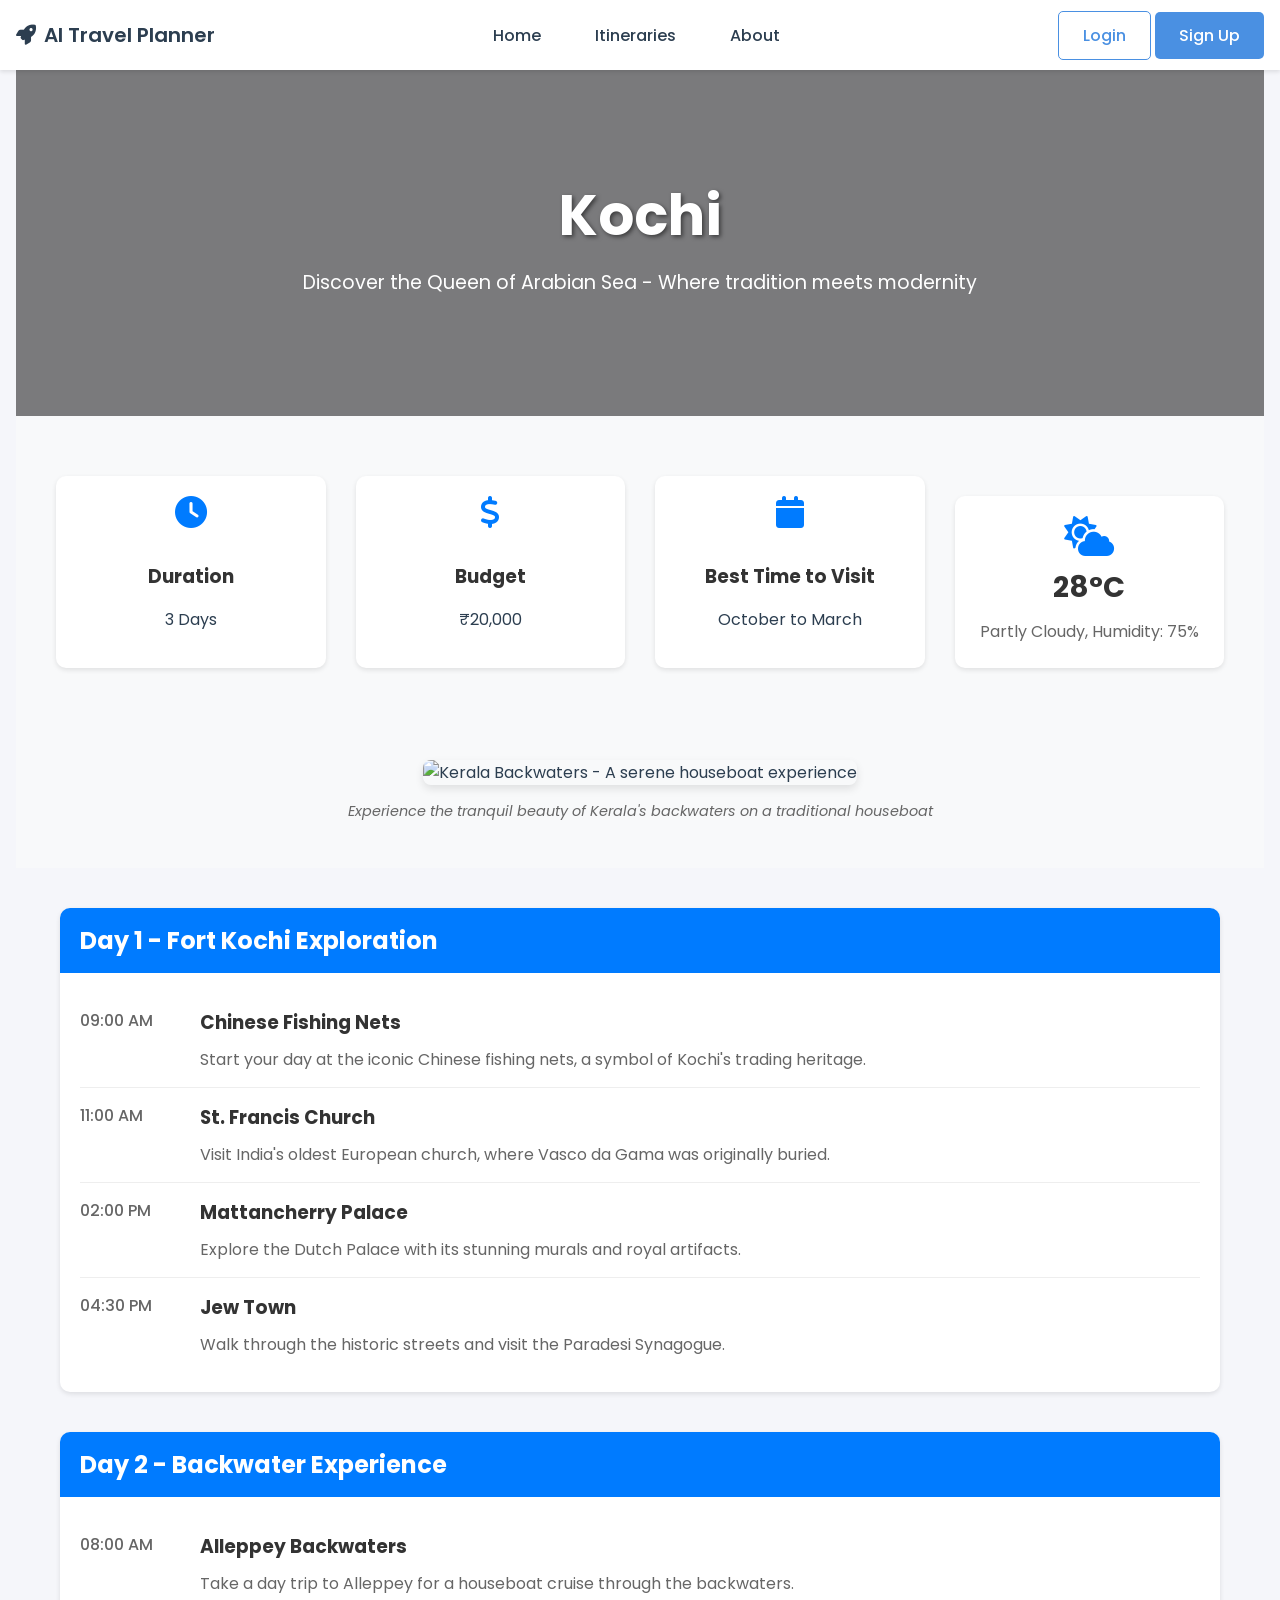
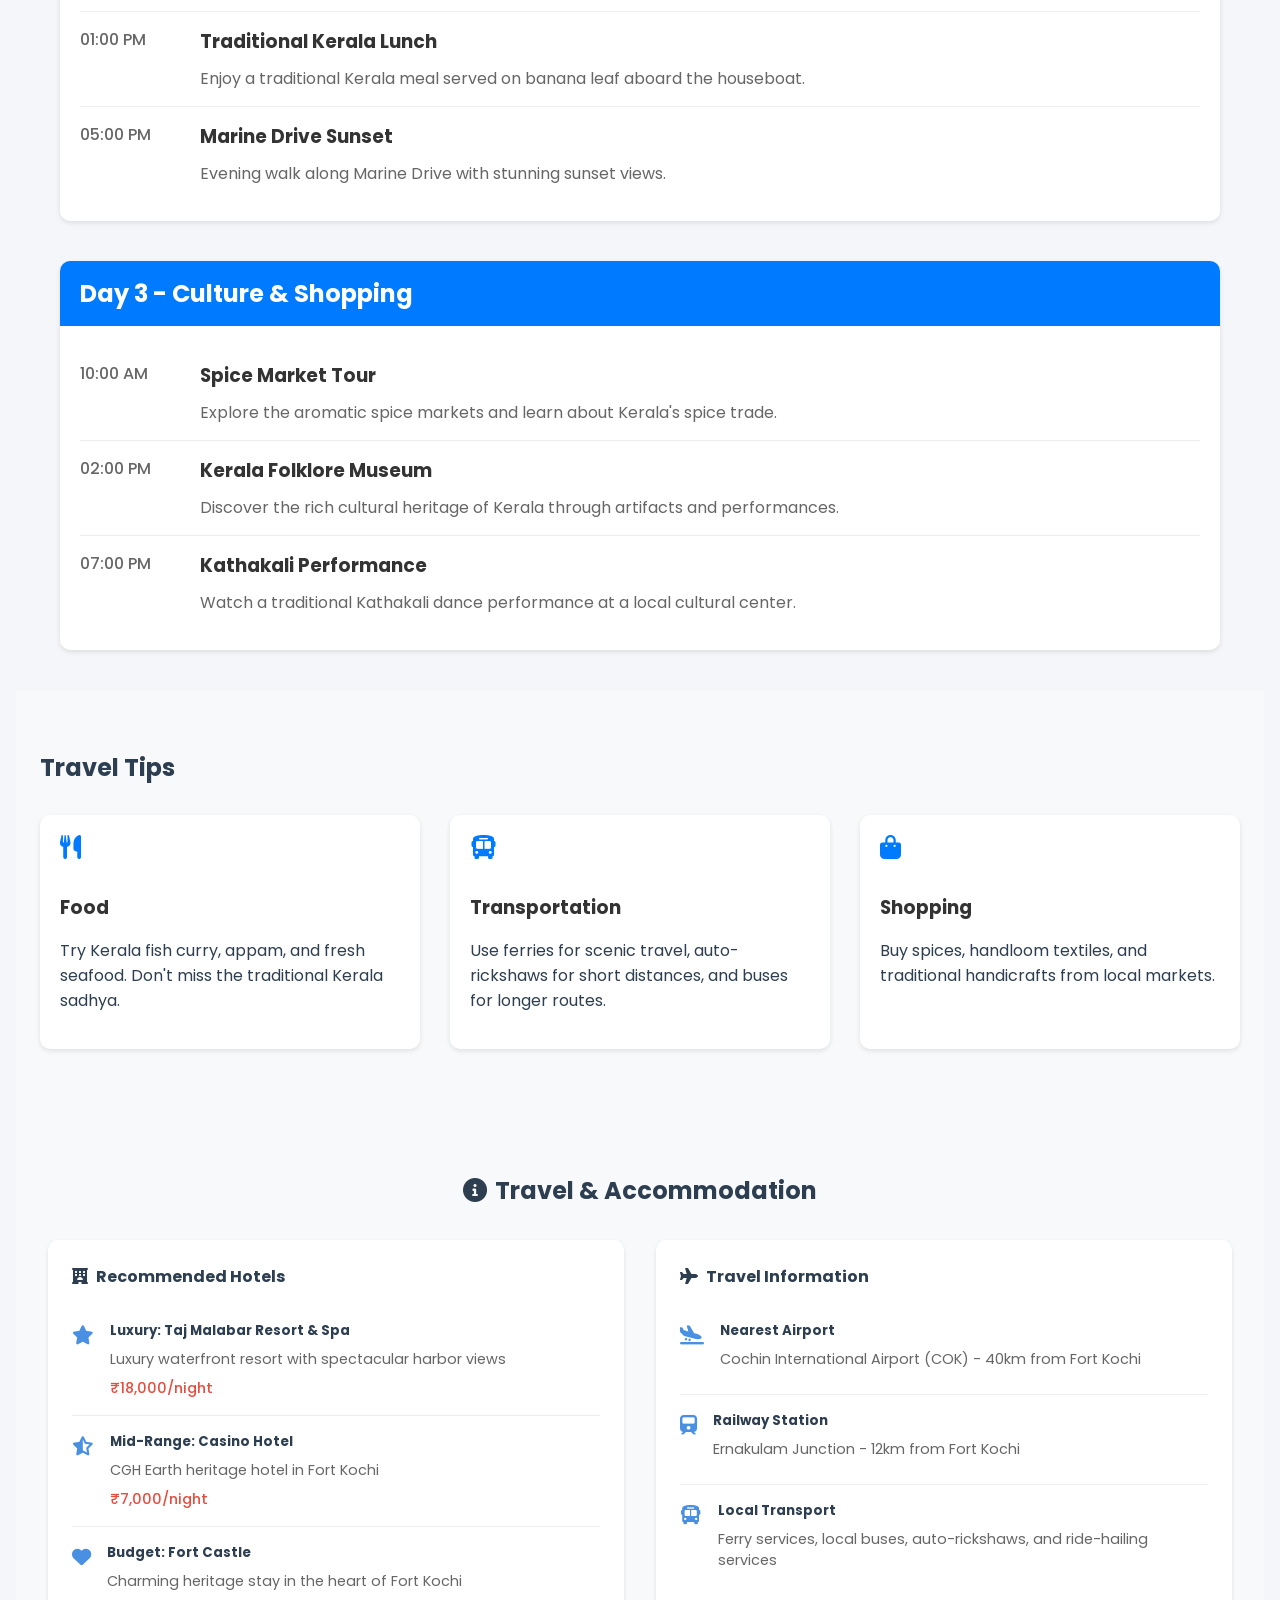
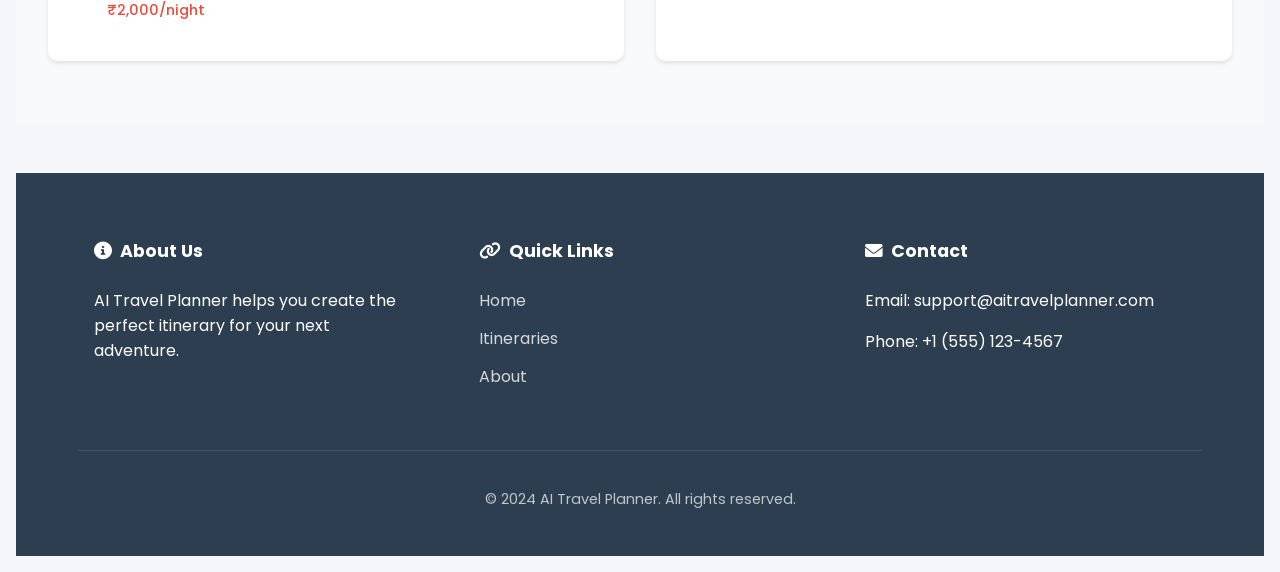
==== ui proj 2/kochi.html @ 0a35a062 "Initial commit: Adding UI project files" ====
<!DOCTYPE html>
<html lang="en">
<head>
    <meta charset="UTF-8">
    <meta name="viewport" content="width=device-width, initial-scale=1.0">
    <title>Kochi Itinerary - AI Travel Planner</title>
    <link rel="preconnect" href="https://fonts.googleapis.com">
    <link rel="preconnect" href="https://fonts.gstatic.com" crossorigin>
    <link href="https://fonts.googleapis.com/css2?family=Poppins:wght@300;400;500;600;700&display=swap" rel="stylesheet">
    <link rel="stylesheet" href="https://cdnjs.cloudflare.com/ajax/libs/font-awesome/6.0.0/css/all.min.css" integrity="sha512-9usAa10IRO0HhonpyAIVpjrylPvoDwiPUiKdWk5t3PyolY1cOd4DSE0Ga+ri4AuTroPR5aQvXU9xC6qOPnzFeg==" crossorigin="anonymous" referrerpolicy="no-referrer" />
    <link rel="stylesheet" href="css/common.css">
    <link rel="stylesheet" href="css/city-itinerary.css">
    <style>
        body { font-family: 'Poppins', sans-serif; margin: 0; padding: 0; }
        .navbar { background: white; padding: 1rem; }
        .city-header { min-height: 400px; }
    </style>
    <script src="js/common.js"></script>
</head>
<body>
    <main>
    <nav class="navbar">
        <div class="logo">
            <i class="fas fa-rocket"></i>
            <span>AI Travel Planner</span>
        </div>
        <div class="nav-links">
            <a href="index.html">Home</a>
            <a href="itineraries.html">Itineraries</a>
            <a href="dashboard.html" id="dashboardLink" style="display: none;">Dashboard</a>
            <a href="about.html">About</a>
        </div>
        <div class="auth-buttons">
            <a href="login.html" class="btn btn-outline">Login</a>
            <a href="signup.html" class="btn btn-primary">Sign Up</a>
        </div>
    </nav>
    <header class="city-header" style="background-image: url('https://images.unsplash.com/photo-1593693397690-362cb9666fc2?auto=format&fit=crop&w=1920&q=80')">
        <div class="city-header-content">
            <h1>Kochi</h1>
            <p>Discover the Queen of Arabian Sea - Where tradition meets modernity</p>
        </div>
    </header>
    <section class="city-overview">
        <div class="overview-container">
            <div class="overview-card">
                <i class="fas fa-clock"></i>
                <h3>Duration</h3>
                <p>3 Days</p>
            </div>
            <div class="overview-card">
                <i class="fas fa-dollar-sign"></i>
                <h3>Budget</h3>
                <p>₹20,000</p>
            </div>
            <div class="overview-card">
                <i class="fas fa-calendar"></i>
                <h3>Best Time to Visit</h3>
                <p>October to March</p>
            </div>
            <div class="weather-widget">
                <i class="fas fa-cloud-sun weather-icon"></i>
                <div class="temperature">28°C</div>
                <div class="weather-details">Partly Cloudy, Humidity: 75%</div>
            </div>
        </div>
    </section>
    <section class="featured-image">
        <div class="image-container">
            <img src="https://images.unsplash.com/photo-1593693411515-c20261bcad6e?auto=format&fit=crop&w=1200&q=80" alt="Kerala Backwaters - A serene houseboat experience" class="main-image">
            <p class="image-caption">Experience the tranquil beauty of Kerala's backwaters on a traditional houseboat</p>
        </div>
    </section>
    <main class="itinerary-content">
        <div class="day-section">
            <div class="day-header">
                <h2>Day 1 - Fort Kochi Exploration</h2>
            </div>
            <div class="activity-list">
                <div class="activity">
                    <div class="activity-time">09:00 AM</div>
                    <div class="activity-details">
                        <h3>Chinese Fishing Nets</h3>
                        <p>Start your day at the iconic Chinese fishing nets, a symbol of Kochi's trading heritage.</p>
                    </div>
                </div>
                <div class="activity">
                    <div class="activity-time">11:00 AM</div>
                    <div class="activity-details">
                        <h3>St. Francis Church</h3>
                        <p>Visit India's oldest European church, where Vasco da Gama was originally buried.</p>
                    </div>
                </div>
                <div class="activity">
                    <div class="activity-time">02:00 PM</div>
                    <div class="activity-details">
                        <h3>Mattancherry Palace</h3>
                        <p>Explore the Dutch Palace with its stunning murals and royal artifacts.</p>
                    </div>
                </div>
                <div class="activity">
                    <div class="activity-time">04:30 PM</div>
                    <div class="activity-details">
                        <h3>Jew Town</h3>
                        <p>Walk through the historic streets and visit the Paradesi Synagogue.</p>
                    </div>
                </div>
            </div>
        </div>
        <div class="day-section">
            <div class="day-header">
                <h2>Day 2 - Backwater Experience</h2>
            </div>
            <div class="activity-list">
                <div class="activity">
                    <div class="activity-time">08:00 AM</div>
                    <div class="activity-details">
                        <h3>Alleppey Backwaters</h3>
                        <p>Take a day trip to Alleppey for a houseboat cruise through the backwaters.</p>
                    </div>
                </div>
                <div class="activity">
                    <div class="activity-time">01:00 PM</div>
                    <div class="activity-details">
                        <h3>Traditional Kerala Lunch</h3>
                        <p>Enjoy a traditional Kerala meal served on banana leaf aboard the houseboat.</p>
                    </div>
                </div>
                <div class="activity">
                    <div class="activity-time">05:00 PM</div>
                    <div class="activity-details">
                        <h3>Marine Drive Sunset</h3>
                        <p>Evening walk along Marine Drive with stunning sunset views.</p>
                    </div>
                </div>
            </div>
        </div>
        <div class="day-section">
            <div class="day-header">
                <h2>Day 3 - Culture & Shopping</h2>
            </div>
            <div class="activity-list">
                <div class="activity">
                    <div class="activity-time">10:00 AM</div>
                    <div class="activity-details">
                        <h3>Spice Market Tour</h3>
                        <p>Explore the aromatic spice markets and learn about Kerala's spice trade.</p>
                    </div>
                </div>
                <div class="activity">
                    <div class="activity-time">02:00 PM</div>
                    <div class="activity-details">
                        <h3>Kerala Folklore Museum</h3>
                        <p>Discover the rich cultural heritage of Kerala through artifacts and performances.</p>
                    </div>
                </div>
                <div class="activity">
                    <div class="activity-time">07:00 PM</div>
                    <div class="activity-details">
                        <h3>Kathakali Performance</h3>
                        <p>Watch a traditional Kathakali dance performance at a local cultural center.</p>
                    </div>
                </div>
            </div>
        </div>
    </main>
    <section class="tips-section">
        <div class="tips-container">
            <h2>Travel Tips</h2>
            <div class="tips-grid">
                <div class="tip-card">
                    <i class="fas fa-utensils"></i>
                    <h3>Food</h3>
                    <p>Try Kerala fish curry, appam, and fresh seafood. Don't miss the traditional Kerala sadhya.</p>
                </div>
                <div class="tip-card">
                    <i class="fas fa-bus"></i>
                    <h3>Transportation</h3>
                    <p>Use ferries for scenic travel, auto-rickshaws for short distances, and buses for longer routes.</p>
                </div>
                <div class="tip-card">
                    <i class="fas fa-shopping-bag"></i>
                    <h3>Shopping</h3>
                    <p>Buy spices, handloom textiles, and traditional handicrafts from local markets.</p>
                </div>
            </div>
        </div>
    </section>
    <section class="travel-accommodation-section">
        <div class="section-container">
            <h2><i class="fas fa-info-circle"></i> Travel & Accommodation</h2>
            <div class="info-grid">
                <div class="info-card">
                    <h4><i class="fas fa-hotel"></i> Recommended Hotels</h4>
                    <ul class="info-list">
                        <li>
                            <i class="fas fa-star"></i>
                            <div class="info-content">
                                <h5>Luxury: Taj Malabar Resort & Spa</h5>
                                <p>Luxury waterfront resort with spectacular harbor views</p>
                                <span class="price-range">₹18,000/night</span>
                            </div>
                        </li>
                        <li>
                            <i class="fas fa-star-half-alt"></i>
                            <div class="info-content">
                                <h5>Mid-Range: Casino Hotel</h5>
                                <p>CGH Earth heritage hotel in Fort Kochi</p>
                                <span class="price-range">₹7,000/night</span>
                            </div>
                        </li>
                        <li>
                            <i class="fas fa-heart"></i>
                            <div class="info-content">
                                <h5>Budget: Fort Castle</h5>
                                <p>Charming heritage stay in the heart of Fort Kochi</p>
                                <span class="price-range">₹2,000/night</span>
                            </div>
                        </li>
                    </ul>
                </div>
                <div class="info-card">
                    <h4><i class="fas fa-plane"></i> Travel Information</h4>
                    <ul class="info-list">
                        <li>
                            <i class="fas fa-plane-arrival"></i>
                            <div class="info-content">
                                <h5>Nearest Airport</h5>
                                <p>Cochin International Airport (COK) - 40km from Fort Kochi</p>
                            </div>
                        </li>
                        <li>
                            <i class="fas fa-train"></i>
                            <div class="info-content">
                                <h5>Railway Station</h5>
                                <p>Ernakulam Junction - 12km from Fort Kochi</p>
                            </div>
                        </li>
                        <li>
                            <i class="fas fa-bus"></i>
                            <div class="info-content">
                                <h5>Local Transport</h5>
                                <p>Ferry services, local buses, auto-rickshaws, and ride-hailing services</p>
                            </div>
                        </li>
                    </ul>
                </div>
            </div>
        </div>
    </section>
    <footer class="footer">
        <div class="footer-content">
            <div class="footer-section">
                <h3><i class="fas fa-info-circle"></i> About Us</h3>
                <p>AI Travel Planner helps you create the perfect itinerary for your next adventure.</p>
            </div>
            <div class="footer-section">
                <h3><i class="fas fa-link"></i> Quick Links</h3>
                <a href="index.html">Home</a>
                <a href="itineraries.html">Itineraries</a>
                <a href="about.html">About</a>
            </div>
            <div class="footer-section">
                <h3><i class="fas fa-envelope"></i> Contact</h3>
                <p>Email: support@aitravelplanner.com</p>
                <p>Phone: +1 (555) 123-4567</p>
            </div>
        </div>
        <div class="footer-bottom">
            <p>&copy; 2024 AI Travel Planner. All rights reserved.</p>
        </div>
    </footer>
    <script src="js/auth.js"></script>
    <script src="js/css-check.js"></script>
    </main>
</body>
</html>
---- ui proj 2/css/common.css ----
:root {
    --primary-color: #4a90e2;
    --secondary-color: #2c3e50;
    --accent-color: #e74c3c;
    --background-color: #f5f6fa;
    --text-color: #2c3e50;
    --border-color: #dcdde1;
    --shadow-color: rgba(0, 0, 0, 0.1);
    --header-height: 70px;
    --container-padding: 1rem;
}
html {
    scroll-behavior: smooth;
}
body {
    font-family: 'Poppins', sans-serif;
    margin: 0;
    padding: 0;
    padding-top: var(--header-height);
    background-color: var(--background-color);
    color: var(--text-color);
    min-height: 100vh;
    display: flex;
    flex-direction: column;
}
.navbar {
    display: flex;
    flex-wrap: wrap;
    justify-content: space-between;
    align-items: center;
    padding: 0.75rem 5%;
    background-color: white;
    box-shadow: 0 2px 4px var(--shadow-color);
    position: fixed;
    top: 0;
    left: 0;
    right: 0;
    z-index: 1000;
    height: var(--header-height);
    box-sizing: border-box;
}
main {
    flex: 1;
    width: 100%;
    max-width: 1400px;
    margin: 0 auto;
    padding: 1rem var(--container-padding);
    box-sizing: border-box;
}
.logo {
    display: flex;
    align-items: center;
    gap: 0.5rem;
    font-size: 1.25rem;
    font-weight: 600;
    text-decoration: none;
    color: var(--text-color);
    z-index: 10;
}
.menu-toggle {
    display: none;
    background: none;
    border: none;
    font-size: 1.5rem;
    cursor: pointer;
    z-index: 10;
}
.nav-links {
    display: flex;
    gap: 1.5rem;
    transition: all 0.3s ease;
}
.nav-links a {
    color: var(--text-color);
    text-decoration: none;
    margin: 0 15px;
    font-weight: 500;
    transition: color 0.3s ease, opacity 0.3s ease;
}
.nav-links a:hover,
.nav-links a.active {
    color: var(--primary-color);
}
.hamburger {
    display: none;
}
@media (max-width: 768px) {
    .menu-toggle {
        display: block;
    }
    .nav-links {
        position: fixed;
        top: 0;
        right: -100%;
        width: 70%;
        height: 100vh;
        background: white;
        flex-direction: column;
        justify-content: center;
        align-items: center;
        box-shadow: -2px 0 10px rgba(0,0,0,0.1);
        z-index: 5;
        padding: 2rem 0;
    }
    .nav-links.active {
        right: 0;
    }
    .auth-buttons {
        display: none;
    }
    .auth-buttons.mobile {
        display: flex;
        flex-direction: column;
        gap: 1rem;
        margin-top: 2rem;
        width: 100%;
        padding: 0 2rem;
    }
    .auth-buttons.mobile .btn {
        width: 100%;
        text-align: center;
        justify-content: center;
    }
}
.footer {
    background-color: var(--secondary-color);
    color: white;
    padding: 3rem 5% 2rem;
    margin-top: 3rem;
}
.footer-content {
    max-width: 1200px;
    margin: 0 auto;
    display: grid;
    grid-template-columns: repeat(auto-fit, minmax(200px, 1fr));
    gap: 2rem;
}
.footer-section {
    padding: 0 1rem;
}
.footer-section h3 {
    display: flex;
    align-items: center;
    gap: 0.5rem;
    margin-bottom: 1.5rem;
    font-size: 1.1rem;
}
.footer-section a {
    color: rgba(255, 255, 255, 0.8);
    text-decoration: none;
    display: block;
    margin-bottom: 0.8rem;
    transition: color 0.3s ease;
}
.footer-section a:hover {
    color: white;
}
.footer-bottom {
    text-align: center;
    margin-top: 3rem;
    padding-top: 1.5rem;
    border-top: 1px solid rgba(255, 255, 255, 0.1);
    font-size: 0.9rem;
    color: rgba(255, 255, 255, 0.7);
}
@media (max-width: 768px) {
    .footer {
        padding: 2rem 5%;
    }
    .footer-content {
        grid-template-columns: 1fr;
        gap: 2.5rem;
    }
    .footer-section {
        padding: 0;
    }
    .footer-section h3 {
        margin-bottom: 1rem;
    }
}
.btn {
    padding: 0.75rem 1.5rem;
    border-radius: 5px;
    text-decoration: none;
    font-weight: 500;
    transition: all 0.3s ease;
}
.btn-primary {
    background-color: var(--primary-color);
    color: white;
}
.btn-outline {
    border: 1px solid var(--primary-color);
    color: var(--primary-color);
}
.btn-primary:hover {
    background-color: #357abd;
}
.btn-outline:hover {
    background-color: var(--primary-color);
    color: white;
}
@media (max-width: 768px) {
    .navbar {
        flex-direction: column;
        gap: 1rem;
        text-align: center;
    }
    .nav-links {
        flex-direction: column;
        gap: 1rem;
    }
}
---- ui proj 2/css/city-itinerary.css ----
.city-header {
    position: relative;
    height: 400px;
    color: white;
    text-align: center;
    display: flex;
    align-items: center;
    justify-content: center;
    background-size: cover;
    background-position: center;
    background-repeat: no-repeat;
}
.city-header::before {
    content: '';
    position: absolute;
    top: 0;
    left: 0;
    right: 0;
    bottom: 0;
    background: rgba(0, 0, 0, 0.5);
    z-index: 1;
}
.city-header-content {
    position: relative;
    z-index: 2;
    padding: 20px;
}
.city-header h1 {
    font-size: 3.5em;
    margin-bottom: 10px;
    text-shadow: 2px 2px 4px rgba(0, 0, 0, 0.5);
}
.city-header p {
    font-size: 1.2em;
    max-width: 800px;
    margin: 0 auto;
}
.city-overview {
    background-color: #f8f9fa;
    padding: 40px 20px;
}
.overview-container {
    max-width: 1200px;
    margin: 0 auto;
    display: grid;
    grid-template-columns: repeat(auto-fit, minmax(250px, 1fr));
    gap: 30px;
    padding: 20px;
}
.overview-card {
    background: white;
    border-radius: 10px;
    padding: 20px;
    box-shadow: 0 2px 5px rgba(0, 0, 0, 0.1);
    text-align: center;
}
.overview-card i {
    font-size: 2em;
    color: #007bff;
    margin-bottom: 15px;
}
.overview-card h3 {
    margin-bottom: 10px;
    color: #333;
}
.itinerary-content {
    max-width: 1200px;
    margin: 40px auto;
    padding: 0 20px;
}
.day-section {
    margin-bottom: 40px;
    background: white;
    border-radius: 10px;
    box-shadow: 0 2px 5px rgba(0, 0, 0, 0.1);
    overflow: hidden;
}
.day-header {
    background: #007bff;
    color: white;
    padding: 15px 20px;
}
.day-header h2 {
    margin: 0;
}
.activity-list {
    padding: 20px;
}
.activity {
    display: grid;
    grid-template-columns: 100px 1fr;
    gap: 20px;
    padding: 15px 0;
    border-bottom: 1px solid #eee;
}
.activity:last-child {
    border-bottom: none;
}
.activity-time {
    color: #666;
    font-weight: 500;
}
.activity-details h3 {
    margin: 0 0 10px 0;
    color: #333;
}
.activity-details p {
    margin: 0;
    color: #666;
}
.tips-section {
    background: #f8f9fa;
    padding: 40px 20px;
}
.tips-container {
    max-width: 1200px;
    margin: 0 auto;
}
.tips-grid {
    display: grid;
    grid-template-columns: repeat(auto-fit, minmax(300px, 1fr));
    gap: 30px;
    margin-top: 30px;
}
.tip-card {
    background: white;
    border-radius: 10px;
    padding: 20px;
    box-shadow: 0 2px 5px rgba(0, 0, 0, 0.1);
}
.tip-card i {
    font-size: 1.5em;
    color: #007bff;
    margin-bottom: 15px;
}
.tip-card h3 {
    margin-bottom: 10px;
    color: #333;
}
.travel-accommodation-section {
    padding: 4rem 2rem;
    background-color: #f8f9fa;
}
.section-container {
    max-width: 1200px;
    margin: 0 auto;
}
.section-container h2 {
    color: var(--secondary-color);
    margin-bottom: 2rem;
    text-align: center;
    display: flex;
    align-items: center;
    justify-content: center;
    gap: 0.5rem;
}
.info-grid {
    display: grid;
    grid-template-columns: repeat(auto-fit, minmax(300px, 1fr));
    gap: 2rem;
}
.info-card {
    background-color: white;
    border-radius: 10px;
    padding: 1.5rem;
    box-shadow: 0 2px 4px rgba(0, 0, 0, 0.1);
}
.info-card h4 {
    color: var(--secondary-color);
    margin: 0 0 1rem;
    display: flex;
    align-items: center;
    gap: 0.5rem;
}
.info-list {
    list-style: none;
    padding: 0;
    margin: 0;
}
.info-list li {
    display: flex;
    align-items: flex-start;
    gap: 1rem;
    padding: 1rem 0;
    border-bottom: 1px solid #eee;
}
.info-list li:last-child {
    border-bottom: none;
}
.info-list i {
    color: var(--primary-color);
    font-size: 1.2rem;
    margin-top: 0.25rem;
}
.info-content h5 {
    margin: 0 0 0.5rem;
    color: var(--secondary-color);
}
.info-content p {
    margin: 0 0 0.5rem;
    color: #666;
    font-size: 0.9rem;
}
.price-range {
    display: block;
    color: var(--accent-color);
    font-weight: 500;
    font-size: 0.9rem;
}
@media (max-width: 768px) {
    .travel-accommodation-section {
        padding: 2rem 1rem;
    }
    .info-grid {
        grid-template-columns: 1fr;
    }
}
@media (max-width: 768px) {
    .city-header {
        height: 300px;
    }
    .city-header h1 {
        font-size: 2.5em;
    }
    .activity {
        grid-template-columns: 1fr;
        gap: 10px;
    }
    .activity-time {
        color: #007bff;
    }
}
.weather-widget {
    background: white;
    border-radius: 10px;
    padding: 20px;
    box-shadow: 0 2px 5px rgba(0, 0, 0, 0.1);
    text-align: center;
    margin-top: 20px;
}
.weather-icon {
    font-size: 2.5em;
    color: #007bff;
    margin-bottom: 10px;
}
.temperature {
    font-size: 1.8em;
    font-weight: bold;
    color: #333;
}
.weather-details {
    color: #666;
    margin-top: 10px;
}
.featured-image {
    padding: 2rem 0;
    background-color: #f8f9fa;
}
.image-container {
    max-width: 1200px;
    margin: 0 auto;
    padding: 0 1rem;
    text-align: center;
}
.main-image {
    width: 100%;
    max-height: 600px;
    object-fit: cover;
    border-radius: 8px;
    box-shadow: 0 4px 8px rgba(0, 0, 0, 0.1);
}
.image-caption {
    margin-top: 1rem;
    color: #666;
    font-style: italic;
    font-size: 0.9rem;
}
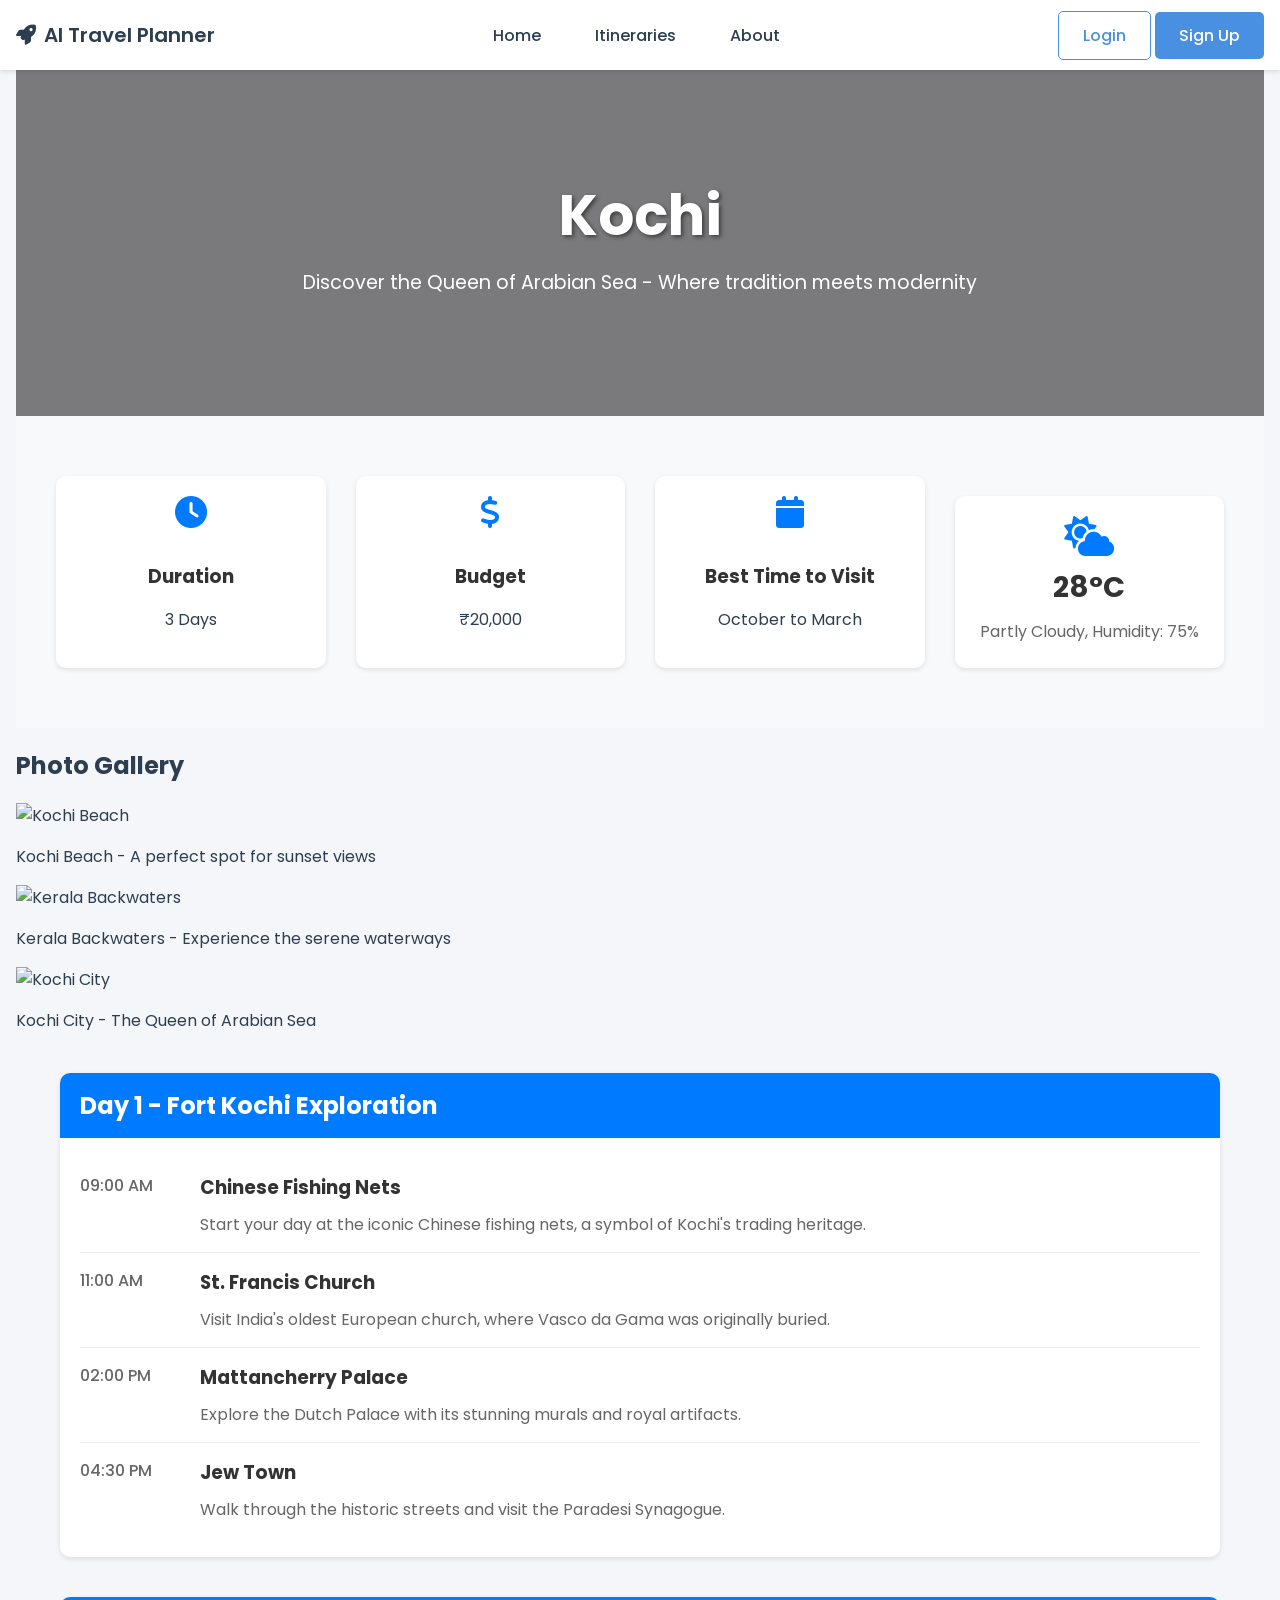
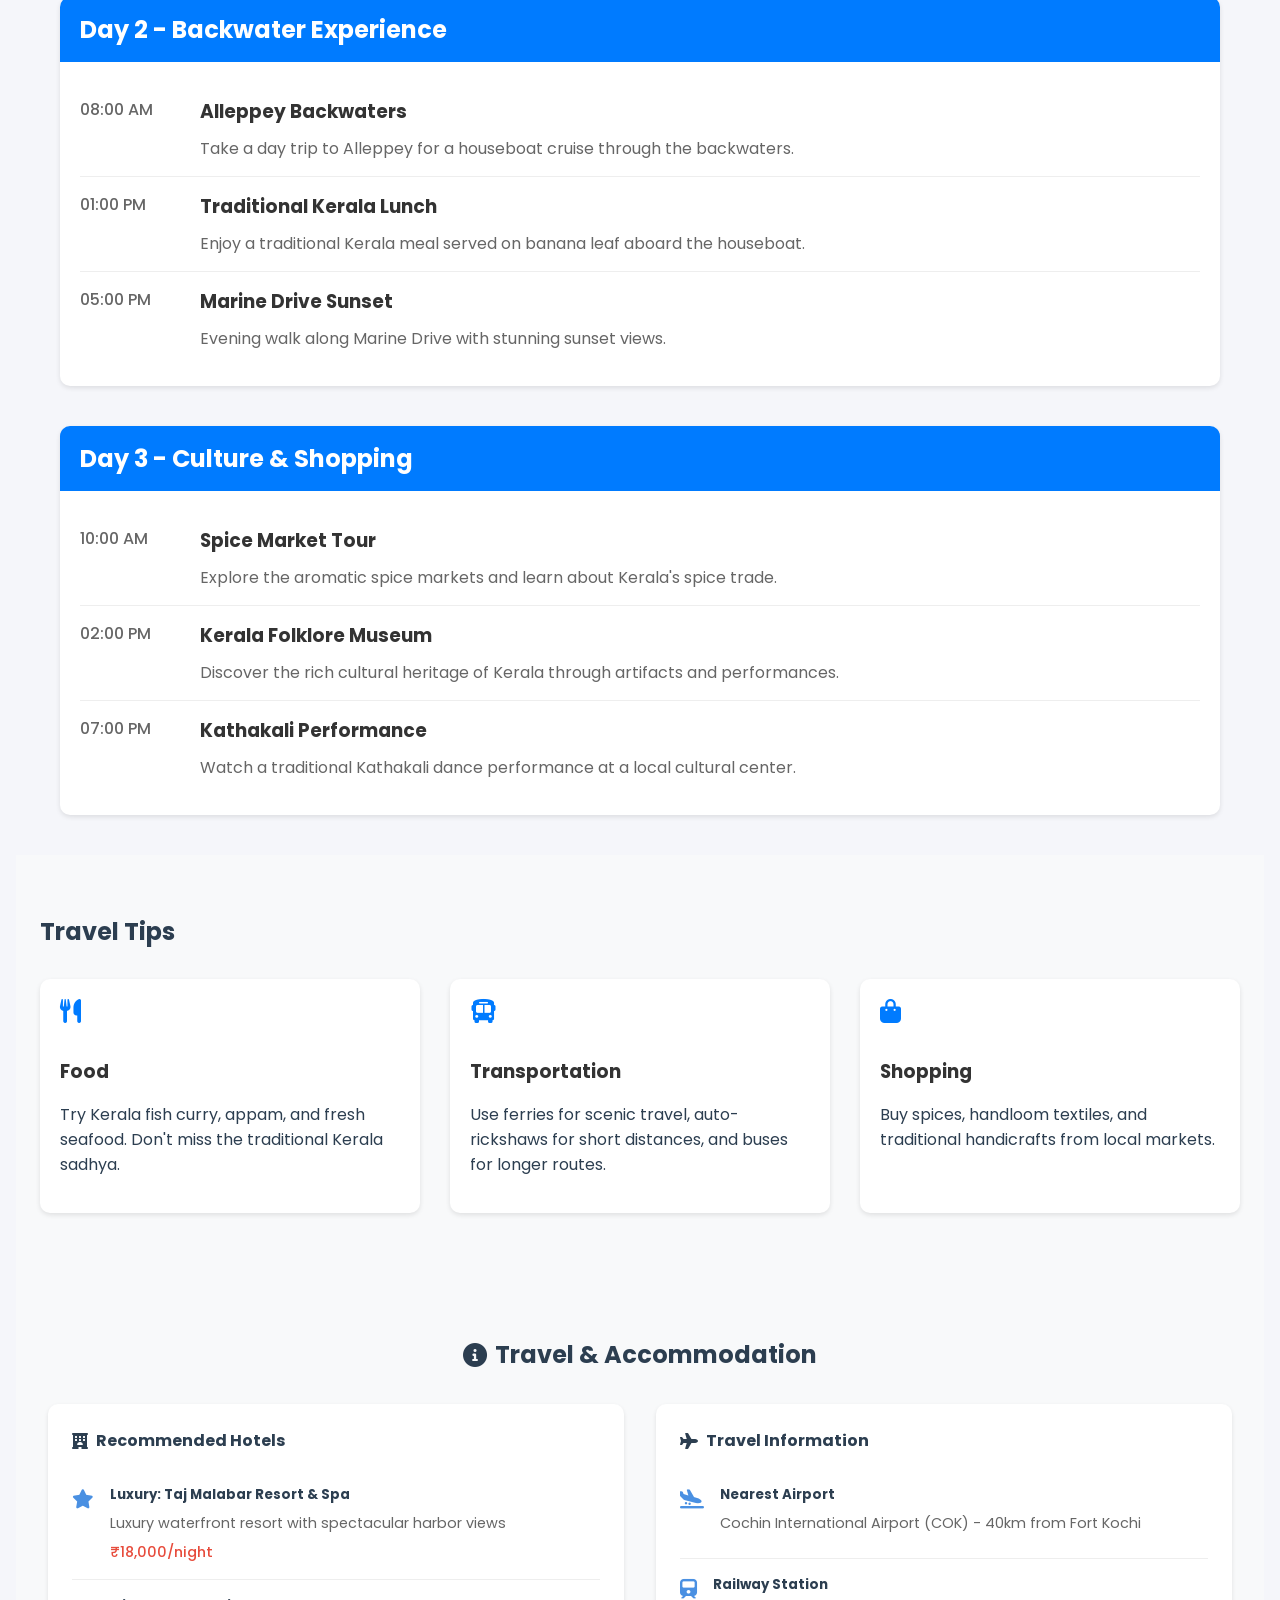
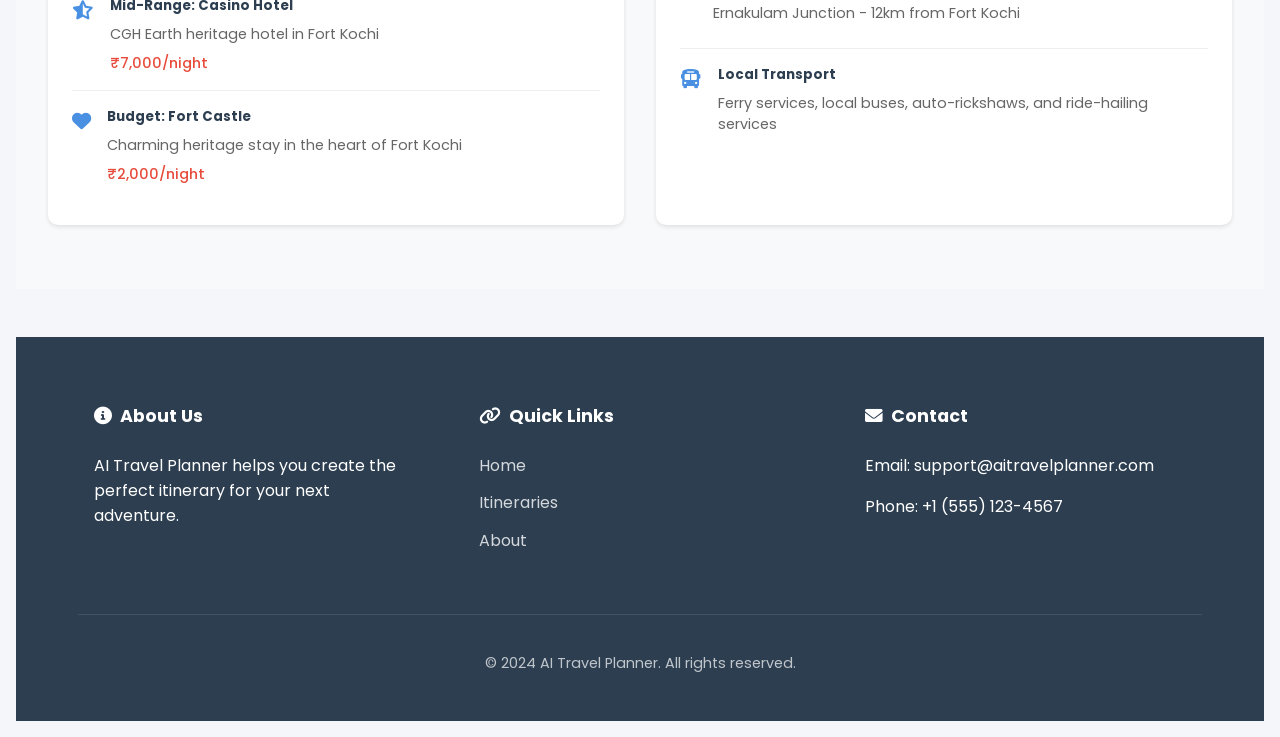
==== commit 80179b95: "Update: Added gallery sections with local images for Kochi, Kolkata, and Hyderabad pages" ====
--- a/ui proj 2/kochi.html
+++ b/ui proj 2/kochi.html
@@ -65,10 +65,23 @@
             </div>
         </div>
     </section>
-    <section class="featured-image">
-        <div class="image-container">
-            <img src="https://images.unsplash.com/photo-1593693411515-c20261bcad6e?auto=format&fit=crop&w=1200&q=80" alt="Kerala Backwaters - A serene houseboat experience" class="main-image">
-            <p class="image-caption">Experience the tranquil beauty of Kerala's backwaters on a traditional houseboat</p>
+    <section class="gallery-section">
+        <div class="gallery-container">
+            <h2>Photo Gallery</h2>
+            <div class="gallery-grid">
+                <div class="gallery-item">
+                    <img src="images/images/beach.jpg" alt="Kochi Beach" class="gallery-image">
+                    <p class="gallery-caption">Kochi Beach - A perfect spot for sunset views</p>
+                </div>
+                <div class="gallery-item">
+                    <img src="images/images/kerela backwaters.jpg" alt="Kerala Backwaters" class="gallery-image">
+                    <p class="gallery-caption">Kerala Backwaters - Experience the serene waterways</p>
+                </div>
+                <div class="gallery-item">
+                    <img src="images/images/kochi.jpg" alt="Kochi City" class="gallery-image">
+                    <p class="gallery-caption">Kochi City - The Queen of Arabian Sea</p>
+                </div>
+            </div>
         </div>
     </section>
     <main class="itinerary-content">
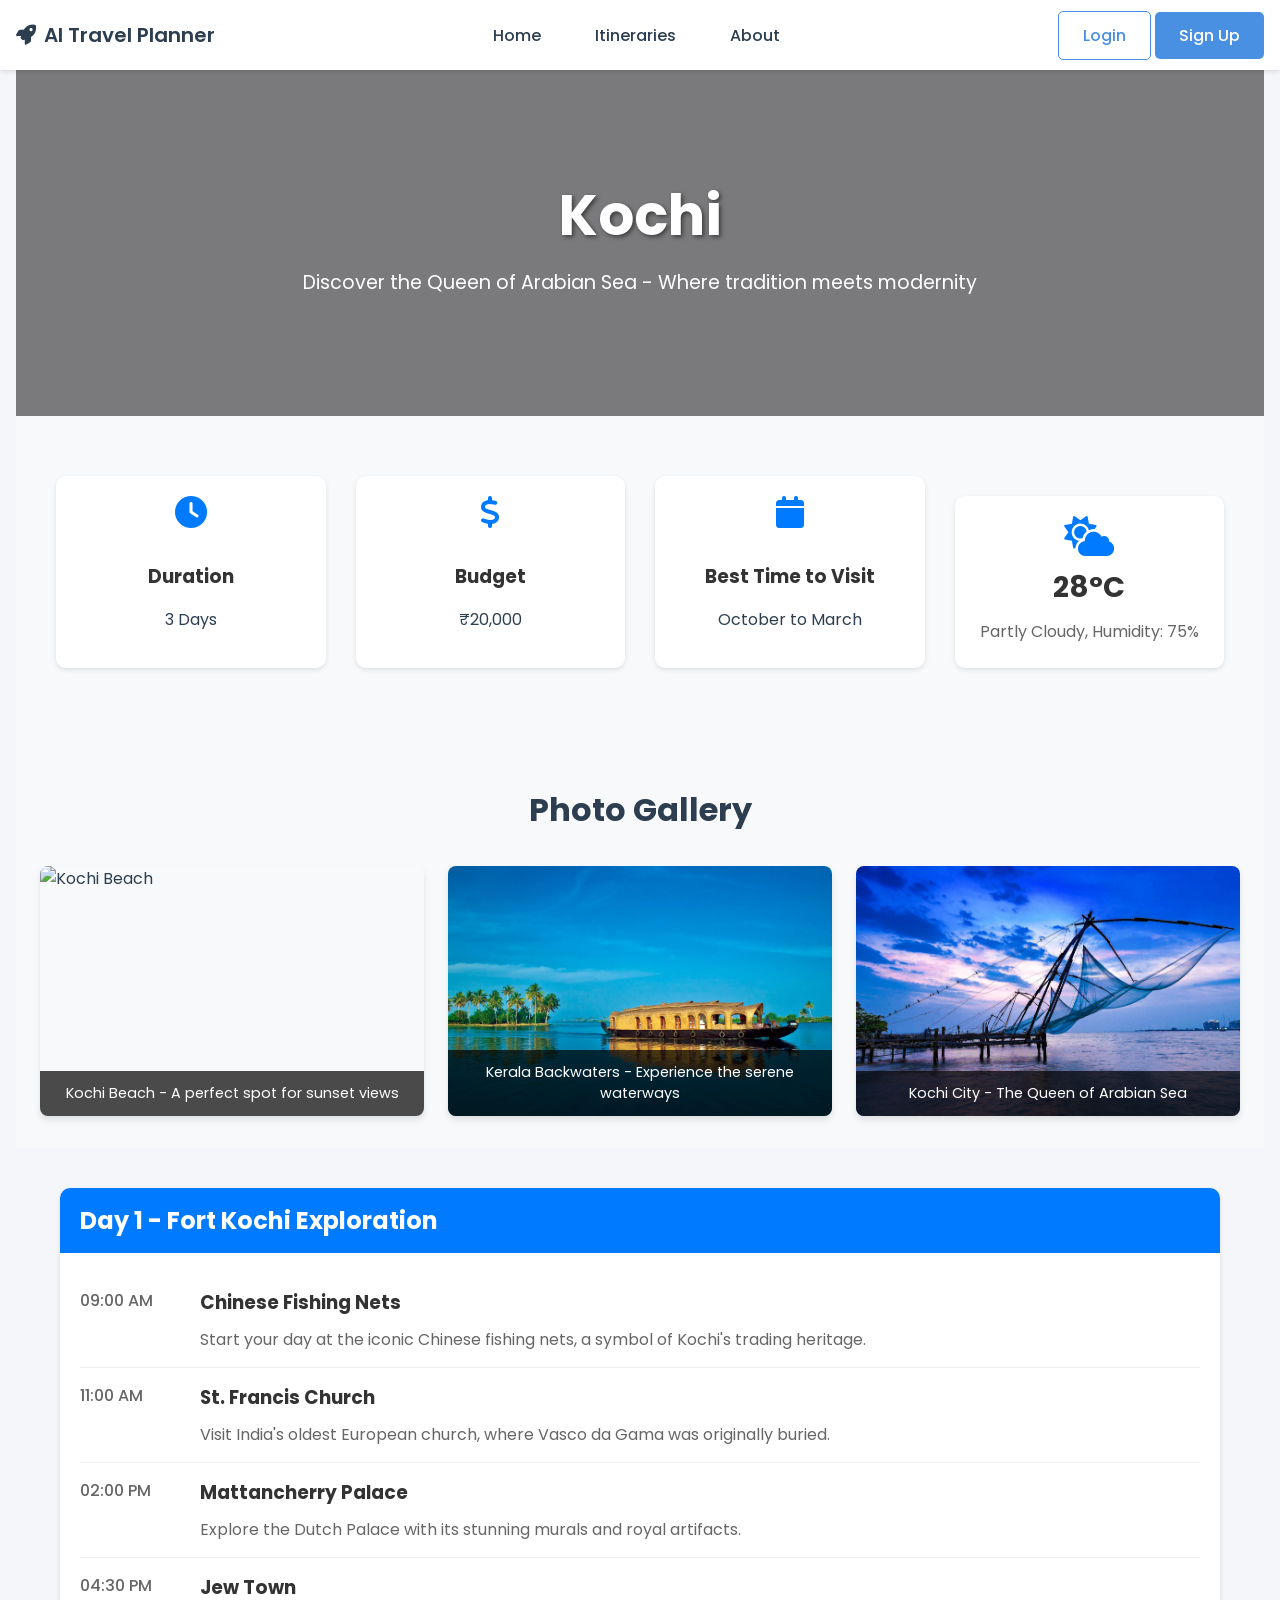
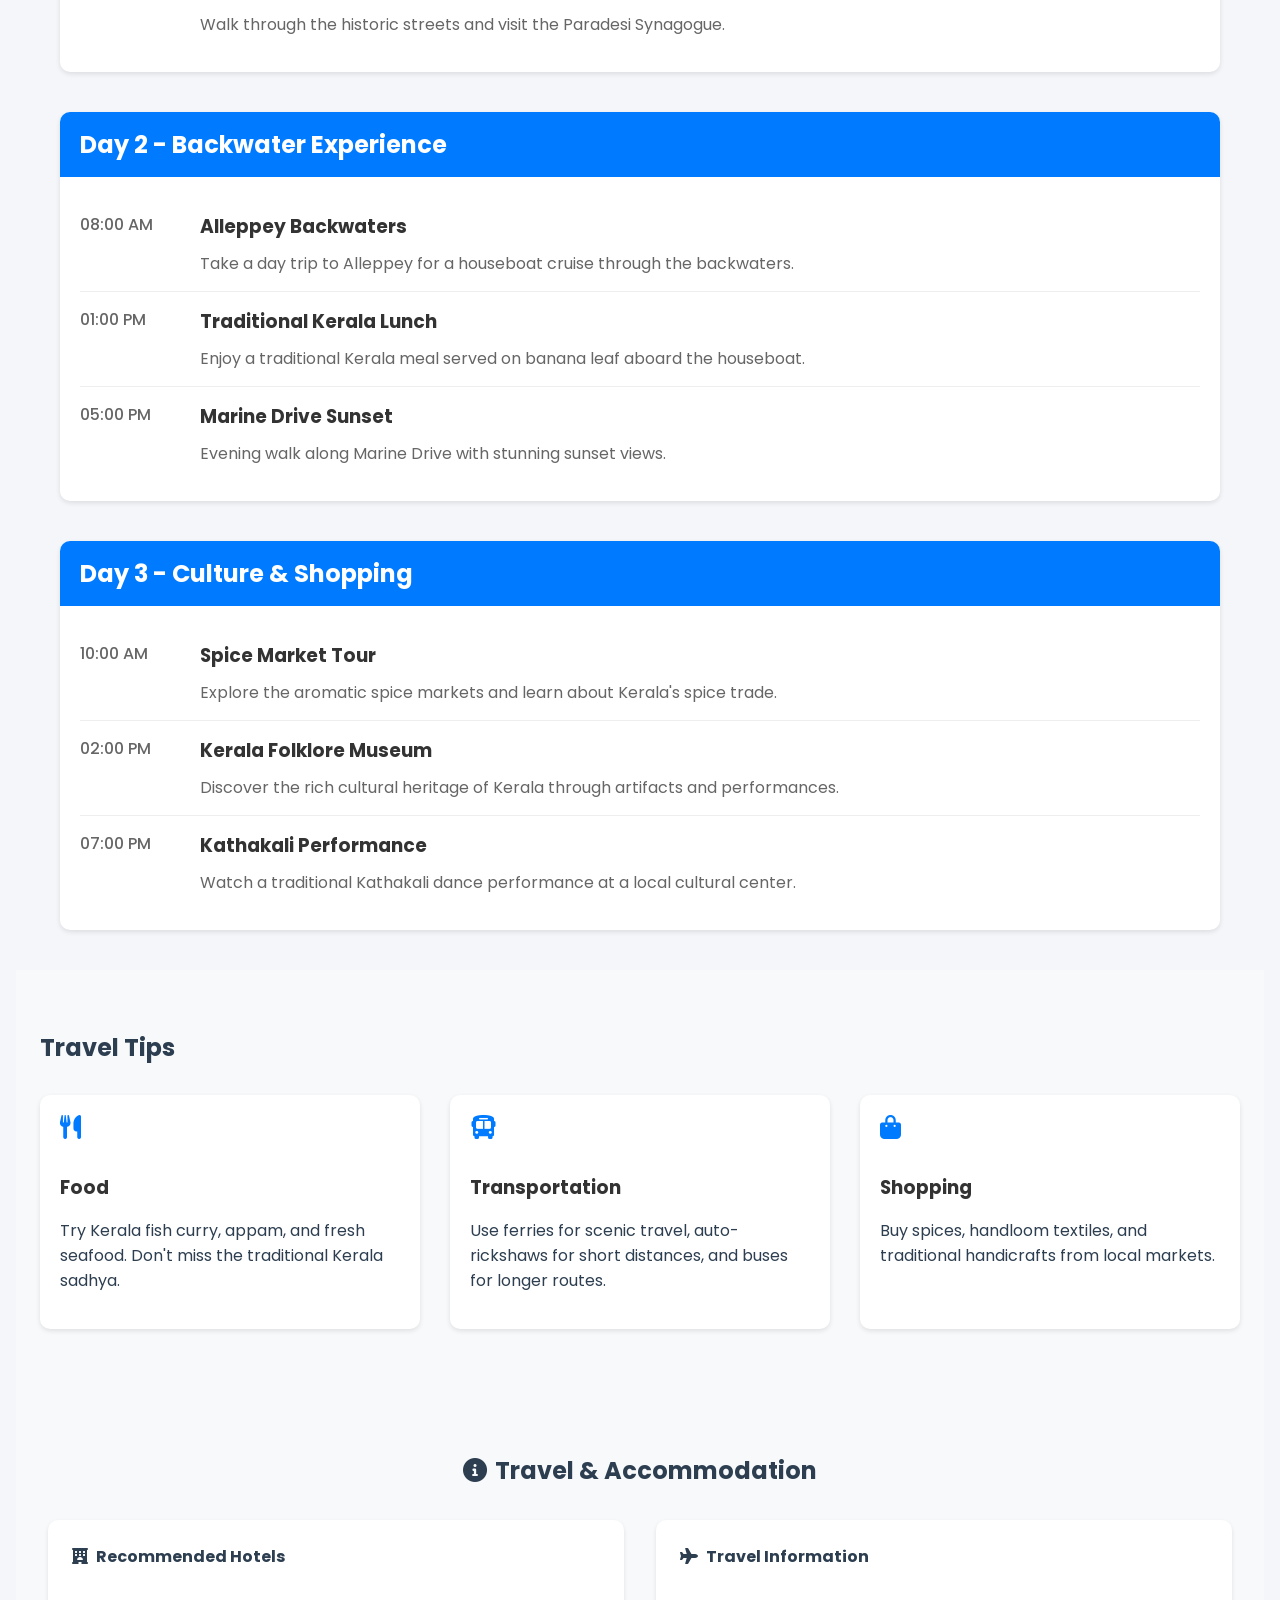
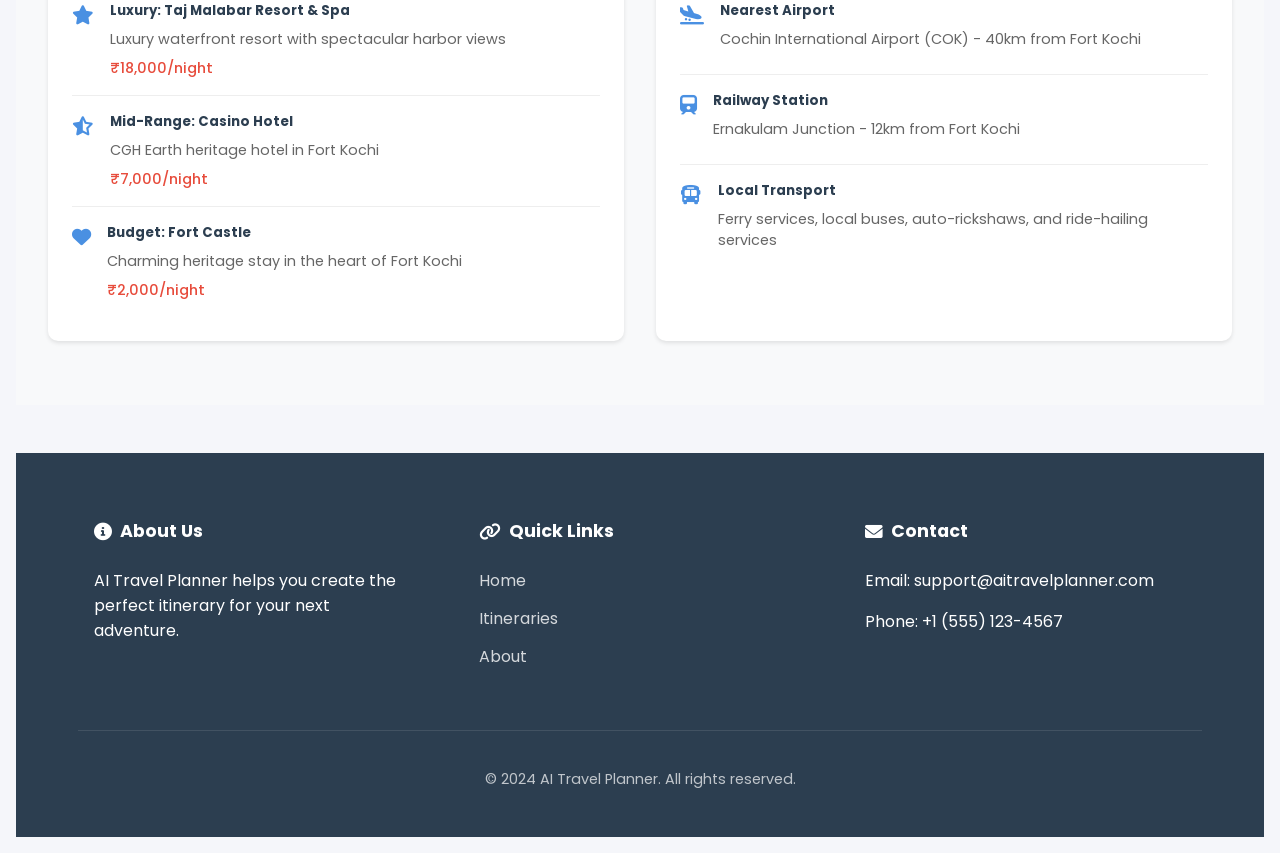
==== commit a60593c4: "Initial commit: Adding UI project with gallery sections and images" ====
--- a/ui proj 2/kochi.html
+++ b/ui proj 2/kochi.html
@@ -70,15 +70,15 @@
             <h2>Photo Gallery</h2>
             <div class="gallery-grid">
                 <div class="gallery-item">
-                    <img src="images/images/beach.jpg" alt="Kochi Beach" class="gallery-image">
+                    <img src="images/beach.jpg" alt="Kochi Beach" class="gallery-image">
                     <p class="gallery-caption">Kochi Beach - A perfect spot for sunset views</p>
                 </div>
                 <div class="gallery-item">
-                    <img src="images/images/kerela backwaters.jpg" alt="Kerala Backwaters" class="gallery-image">
+                    <img src="images/kerela backwaters.jpg" alt="Kerala Backwaters" class="gallery-image">
                     <p class="gallery-caption">Kerala Backwaters - Experience the serene waterways</p>
                 </div>
                 <div class="gallery-item">
-                    <img src="images/images/kochi.jpg" alt="Kochi City" class="gallery-image">
+                    <img src="images/kochi.jpg" alt="Kochi City" class="gallery-image">
                     <p class="gallery-caption">Kochi City - The Queen of Arabian Sea</p>
                 </div>
             </div>
--- a/ui proj 2/css/city-itinerary.css
+++ b/ui proj 2/css/city-itinerary.css
@@ -275,3 +275,73 @@
     font-style: italic;
     font-size: 0.9rem;
 }
+
+/* Gallery Section Styles */
+.gallery-section {
+    padding: 2rem 0;
+    background-color: #f8f9fa;
+}
+
+.gallery-container {
+    max-width: 1200px;
+    margin: 0 auto;
+    padding: 0 1rem;
+}
+
+.gallery-container h2 {
+    text-align: center;
+    margin-bottom: 2rem;
+    color: #2c3e50;
+    font-size: 2rem;
+}
+
+.gallery-grid {
+    display: grid;
+    grid-template-columns: repeat(3, 1fr);
+    gap: 1.5rem;
+    margin: 0 auto;
+}
+
+.gallery-item {
+    position: relative;
+    overflow: hidden;
+    border-radius: 8px;
+    box-shadow: 0 4px 6px rgba(0, 0, 0, 0.1);
+    transition: transform 0.3s ease;
+}
+
+.gallery-item:hover {
+    transform: translateY(-5px);
+}
+
+.gallery-image {
+    width: 100%;
+    height: 250px;
+    object-fit: cover;
+    display: block;
+}
+
+.gallery-caption {
+    position: absolute;
+    bottom: 0;
+    left: 0;
+    right: 0;
+    background: rgba(0, 0, 0, 0.7);
+    color: white;
+    padding: 0.75rem;
+    margin: 0;
+    font-size: 0.9rem;
+    text-align: center;
+}
+
+@media (max-width: 768px) {
+    .gallery-grid {
+        grid-template-columns: repeat(2, 1fr);
+    }
+}
+
+@media (max-width: 480px) {
+    .gallery-grid {
+        grid-template-columns: 1fr;
+    }
+}
